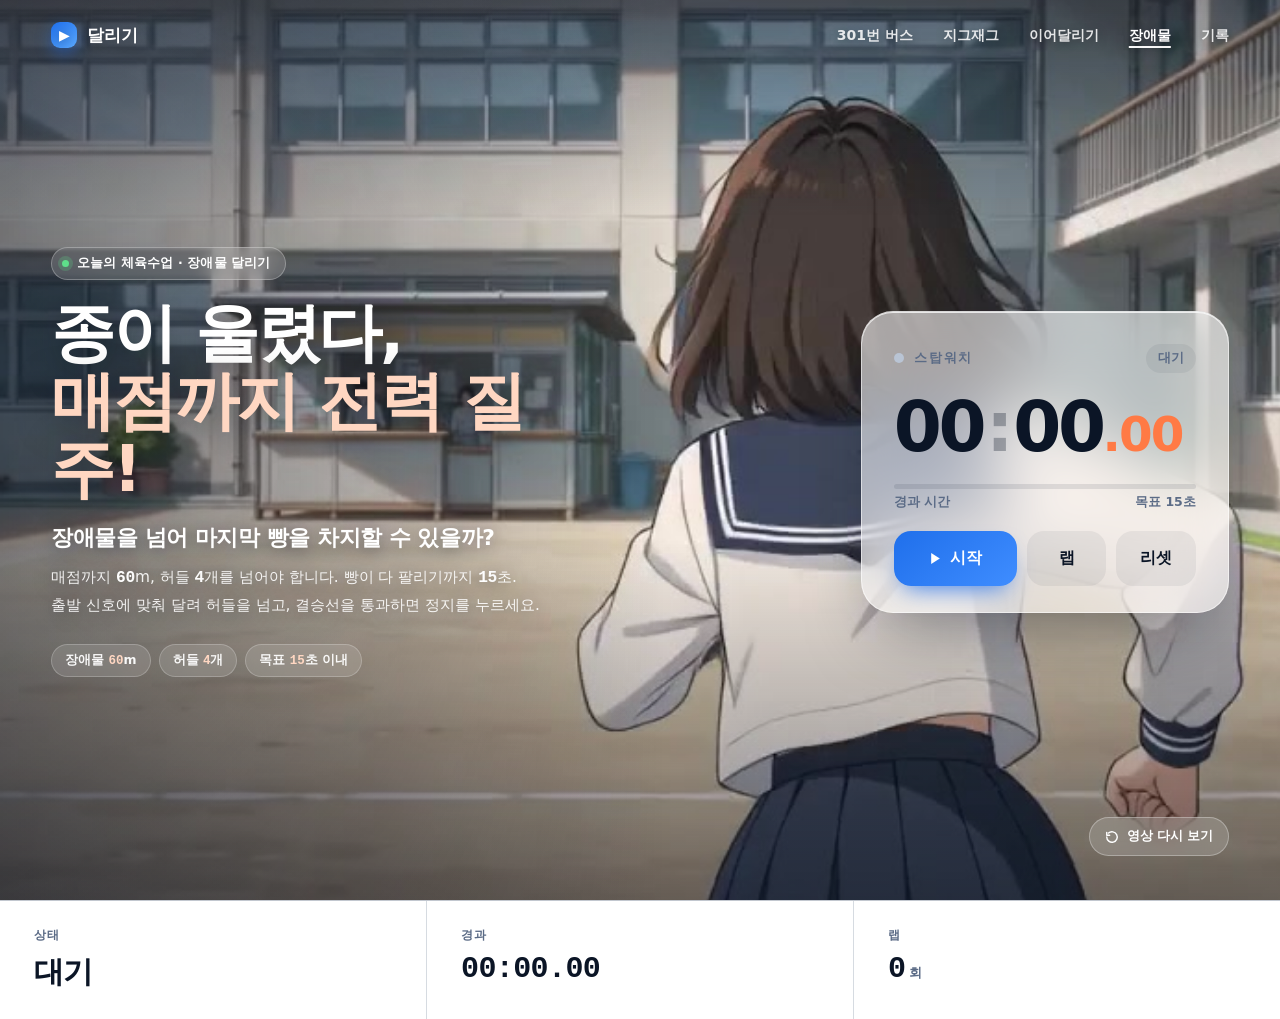
==== bread.html @ 1a86910c "Add a fourth course: obstacle run to the school store (장애물 달리기) - bread.html: same flow as the other" ====
<!DOCTYPE html>
<html lang="ko">
<head>
<meta charset="utf-8">
<meta name="viewport" content="width=device-width, initial-scale=1">
<title>장애물 달리기 · 러닝 타이머</title>
<style>
  :root{
    --ink:#0b1526;
    --ink-soft:#5b6b86;
    --line:rgba(11,21,38,.10);
    --card:rgba(255,255,255,.58);
    --accent:#1f6feb;
    --accent-2:#ff7a45;
    --ok:#12a150;
    --shadow:0 24px 60px -20px rgba(11,21,38,.45);
    --font:"Pretendard","Apple SD Gothic Neo","Malgun Gothic",system-ui,-apple-system,"Segoe UI",sans-serif;
    --mono:"SF Mono","JetBrains Mono","Roboto Mono",ui-monospace,Menlo,Consolas,monospace;
  }

  *{box-sizing:border-box}
  html,body{margin:0;padding:0}
  body{
    font-family:var(--font);
    color:var(--ink);
    background:#eef2f7;
    -webkit-font-smoothing:antialiased;
  }

  /* ---------- NAV ---------- */
  .nav{
    position:absolute; inset:0 0 auto 0; z-index:6;
    display:flex; align-items:center; justify-content:space-between;
    padding:22px clamp(18px,4vw,54px);
    color:#fff; mix-blend-mode:normal;
    opacity:0; transform:translateY(-12px); pointer-events:none;
  }
  body.is-revealed .nav{
    opacity:1; transform:none; pointer-events:auto;
    transition:opacity 1.4s cubic-bezier(.22,1,.36,1) .6s, transform 1.4s cubic-bezier(.22,1,.36,1) .6s;
  }
  .brand{
    display:flex; align-items:center; gap:10px;
    font-weight:800; letter-spacing:-.02em; font-size:17px;
    text-shadow:0 2px 12px rgba(0,0,0,.35);
  }
  .brand i{
    width:26px; height:26px; border-radius:9px; display:grid; place-items:center;
    background:linear-gradient(140deg,var(--accent),#5aa9ff);
    box-shadow:0 6px 16px rgba(31,111,235,.45);
    font-style:normal; font-size:14px;
  }
  .nav ul{display:flex; gap:clamp(14px,2.4vw,30px); margin:0; padding:0; list-style:none}
  .nav a{
    color:rgba(255,255,255,.86); text-decoration:none; font-size:14px; font-weight:600;
    text-shadow:0 2px 10px rgba(0,0,0,.35);
  }
  .nav a:hover,.nav a[aria-current]{color:#fff}
  .nav a[aria-current]{text-decoration:underline; text-underline-offset:6px; text-decoration-thickness:2px}

  /* ---------- HERO ---------- */
  .hero{
    position:relative;
    min-height:100vh;
    min-height:100svh;
    display:flex; align-items:center;
    overflow:hidden;
    isolation:isolate;
    background:#0b1526;
  }

  /* layer 1: still image (revealed after the video ends)
     desktop: the clip's last frame (seamless hand-off); stacked layout: a wide frame
     so the face doesn't sit behind the copy and the timer */
  .hero__still{
    position:absolute; inset:0; z-index:0;
    background-image:url("bread.jpg");
    background-size:cover; background-position:60% 50%;
    transform:scale(1.02);
    transition:opacity 1.8s cubic-bezier(.37,0,.18,1);
  }
  .hero.is-playing .hero__still{opacity:0}   /* don't spoil the ending while the clip plays */
  /* layer 2: the one-and-only video */
  .hero__video{
    position:absolute; inset:0; z-index:1;
    width:100%; height:100%; object-fit:cover; object-position:60% 50%;
    opacity:0;
    will-change:opacity,transform;
  }
  .hero__video--main{transition:opacity 1.8s cubic-bezier(.37,0,.18,1), transform 9s linear}
  .hero.is-playing  .hero__video--main{opacity:1; transform:scale(1.045)}
  .hero.is-revealed .hero__video--main{opacity:0; transform:scale(1.01)}

  .hero__video--fail,.hero__video--ok{z-index:1; transform:scale(1.03); transition:opacity 1.1s cubic-bezier(.37,0,.18,1)}
  body.is-failed .hero__video--fail,
  body.is-success .hero__video--ok{opacity:1; transform:scale(1)}

  /* legibility scrims */
  .hero__scrim{
    position:absolute; inset:0; z-index:2; pointer-events:none;
    background:
      linear-gradient(90deg, rgba(6,14,28,.50) 0%, rgba(6,14,28,.24) 30%, rgba(6,14,28,0) 52%),
      linear-gradient(0deg, rgba(6,14,28,.48) 0%, rgba(6,14,28,0) 40%),
      linear-gradient(180deg, rgba(6,14,28,.40) 0%, rgba(6,14,28,0) 24%);
    opacity:0; transition:opacity 2s cubic-bezier(.37,0,.18,1) .1s;
  }
  body.is-revealed .hero__scrim{opacity:1}

  /* ---------- COPY ---------- */
  .hero__inner{
    position:relative; z-index:4;
    width:100%;
    padding:120px clamp(18px,4vw,54px) 96px;
    display:grid;
    grid-template-columns:minmax(0,1fr) auto;
    align-items:center;
    gap:clamp(24px,4vw,60px);
  }
  .copy{max-width:none}
  .eyebrow{
    display:inline-flex; align-items:center; gap:8px;
    padding:7px 14px 7px 10px; border-radius:999px;
    background:rgba(255,255,255,.14); border:1px solid rgba(255,255,255,.28);
    backdrop-filter:blur(10px); -webkit-backdrop-filter:blur(10px);
    color:#fff; font-size:12.5px; font-weight:700; letter-spacing:.01em;
  }
  .eyebrow s{width:7px; height:7px; border-radius:50%; background:#5ee08a; box-shadow:0 0 0 4px rgba(94,224,138,.22)}
  h1{
    margin:20px 0 0; color:#fff;
    font-size:clamp(36px,5vw,64px); line-height:1.06; letter-spacing:-.035em; font-weight:800;
    text-shadow:0 6px 34px rgba(4,10,20,.5);
  }
  h1 em{font-style:normal; color:#ffd7c2}
  .ask{
    margin:20px 0 0; color:#fff;
    font-size:clamp(17px,1.7vw,23px); font-weight:700; letter-spacing:-.02em;
    text-shadow:0 2px 18px rgba(4,10,20,.55);
  }
  .lede{
    margin:12px 0 0; color:rgba(255,255,255,.9);
    font-size:clamp(14.5px,1.2vw,17px); line-height:1.7; font-weight:500;
    text-shadow:0 2px 18px rgba(4,10,20,.5);
    max-width:36em;
  }
  .lede b{color:#fff; font-weight:800; font-family:var(--mono); font-size:1.06em; letter-spacing:-.02em}
  .chips{display:flex; flex-wrap:wrap; gap:8px; margin-top:26px}
  .chips span{
    padding:7px 13px; border-radius:999px; font-size:12.5px; font-weight:700;
    background:rgba(255,255,255,.13); border:1px solid rgba(255,255,255,.22);
    color:rgba(255,255,255,.94); backdrop-filter:blur(8px);
  }
  .chips b{color:#ffd7c2; font-family:var(--mono); font-weight:800}

  /* ---------- RESULT STATE (success / fail) ---------- */
  .stack{
    position:relative;
    display:grid;                       /* copy and result message share one cell */
    max-width:min(560px,46vw);
  }
  .copy,.result{grid-area:1 / 1}
  .result{
    opacity:0; transform:translateY(20px) scale(.98); filter:blur(10px);
    pointer-events:none;
  }
  body.is-failed .result--fail,
  body.is-success .result--ok{
    opacity:1; transform:none; filter:none; pointer-events:auto;
    transition:opacity 1.2s cubic-bezier(.22,1,.36,1) .35s,
               transform 1.3s cubic-bezier(.16,1,.3,1) .35s,
               filter 1.2s cubic-bezier(.22,1,.36,1) .35s;
  }
  .result__tag{
    display:inline-block; padding:7px 15px; border-radius:999px;
    background:#dc2626; color:#fff;
    font-size:12.5px; font-weight:800; letter-spacing:.07em;
    box-shadow:0 10px 26px -10px rgba(220,38,38,.95);
  }
  .result__title{
    margin:18px 0 0; color:#fff;
    font-size:clamp(54px,7.6vw,100px); line-height:.94; letter-spacing:-.05em; font-weight:800;
    text-shadow:0 8px 40px rgba(4,10,20,.6);
  }
  .result__msg{
    margin:20px 0 0; color:#fff;
    font-size:clamp(17px,1.75vw,23px); font-weight:700; letter-spacing:-.02em; line-height:1.45;
    text-shadow:0 2px 20px rgba(4,10,20,.6);
  }
  .result__msg b{color:#ffb4a2; font-family:var(--mono); font-weight:800; font-size:1.08em}
  .result__sub{
    margin:12px 0 0; color:rgba(255,255,255,.86);
    font-size:clamp(14px,1.15vw,16.5px); line-height:1.7; font-weight:500;
    text-shadow:0 2px 18px rgba(4,10,20,.55); max-width:36em;
  }
  .result__btn{
    margin-top:28px; padding:17px 30px; border-radius:18px; font-size:16px;
    color:#fff; background:linear-gradient(140deg,#dc2626,#f97316);
    box-shadow:0 18px 34px -14px rgba(220,38,38,.95);
  }
  .result__btn:hover{filter:brightness(1.07)}
  .result--ok .result__tag{background:#16a34a; box-shadow:0 10px 26px -10px rgba(22,163,74,.95)}
  .result--ok .result__msg b{color:#bbf7d0}
  .result--ok .result__btn{background:linear-gradient(140deg,#16a34a,#22c55e); box-shadow:0 18px 34px -14px rgba(22,163,74,.95)}
  body.is-failed .copy, body.is-success .copy{opacity:0; transform:translateY(-16px); filter:blur(6px)}
  body.is-failed .hero__scrim{
    background:
      linear-gradient(90deg, rgba(32,6,10,.62) 0%, rgba(32,6,10,.30) 32%, rgba(32,6,10,0) 54%),
      linear-gradient(0deg, rgba(32,6,10,.5) 0%, rgba(32,6,10,0) 40%),
      linear-gradient(180deg, rgba(32,6,10,.44) 0%, rgba(32,6,10,0) 24%);
  }
  .stopwatch.is-failed .sw-dot{background:#dc2626}
  .stopwatch.is-failed .sw-state{background:rgba(220,38,38,.13); color:#b91c1c}
  .stopwatch.is-failed::before{opacity:1; animation:none; filter:blur(22px); background:linear-gradient(140deg,rgba(220,38,38,.32),rgba(249,115,22,.26))}
  .stopwatch.is-failed .btn-main{background:linear-gradient(140deg,#dc2626,#f87171); box-shadow:0 12px 24px -10px rgba(220,38,38,.85)}
  .stopwatch.is-failed .digits .cs{color:#dc2626}
  .stopwatch.is-success .sw-dot{background:var(--ok)}
  .stopwatch.is-success .sw-state{background:rgba(18,161,80,.14); color:#0b7a3d}
  .stopwatch.is-success::before{opacity:1; animation:none; filter:blur(22px); background:linear-gradient(140deg,rgba(18,161,80,.32),rgba(74,222,128,.26))}
  .stopwatch.is-success .btn-main{background:linear-gradient(140deg,#16a34a,#22c55e); box-shadow:0 12px 24px -10px rgba(22,163,74,.85)}
  .stopwatch.is-success .digits .cs{color:var(--ok)}
  .stopwatch.is-success .track i{background:linear-gradient(90deg,#12a150,#4ade80)}
  .track.over i{background:linear-gradient(90deg,#dc2626,#f97316)}
  .copy,.chips{opacity:0; transform:translateY(16px); filter:blur(8px); pointer-events:none}
  body.is-revealed .copy,
  body.is-revealed .chips{
    opacity:1; transform:none; filter:none; pointer-events:auto;
    transition:opacity 1.5s cubic-bezier(.22,1,.36,1) .5s,
               transform 1.5s cubic-bezier(.22,1,.36,1) .5s,
               filter 1.5s cubic-bezier(.22,1,.36,1) .5s;
  }
  body.is-revealed .chips{transition-delay:.72s}
  body.is-failed .copy, body.is-success .copy{opacity:0; transform:translateY(-16px); filter:blur(6px); pointer-events:none; transition:opacity 1s ease, transform 1s cubic-bezier(.22,1,.36,1), filter 1s ease}
  body.is-failed .chips, body.is-success .chips{pointer-events:none}   /* hidden copy must not cover the retry button */

  /* ---------- TIMER SLOT: right / vertical center ---------- */
  .slot{
    justify-self:end; align-self:center;
    width:min(368px,92vw);
  }
  .stopwatch{
    position:relative;
    padding:32px 32px 26px;
    border-radius:32px;
    background:var(--card);
    border:1px solid rgba(255,255,255,.55);
    box-shadow:0 32px 70px -22px rgba(11,21,38,.5), inset 0 1px 0 rgba(255,255,255,.75);
    backdrop-filter:blur(30px) saturate(1.7);
    -webkit-backdrop-filter:blur(30px) saturate(1.7);
    opacity:0; transform:translateY(20px) scale(.96); filter:blur(12px);
    pointer-events:none;
  }
  body.is-revealed .stopwatch{
    opacity:1; transform:none; filter:none; pointer-events:auto;
    transition:opacity 1.5s cubic-bezier(.22,1,.36,1) .25s,
               transform 1.6s cubic-bezier(.16,1,.3,1) .25s,
               filter 1.5s cubic-bezier(.22,1,.36,1) .25s;
  }
  /* running glow ring */
  .stopwatch::before{
    content:""; position:absolute; inset:-2px; border-radius:34px; z-index:-1;
    background:linear-gradient(140deg,rgba(31,111,235,.5),rgba(255,122,69,.42));
    opacity:0; transition:opacity .6s ease; filter:blur(16px);
  }
  .stopwatch.is-running::before{opacity:1; animation:breathe 2.6s ease-in-out infinite}
  @keyframes breathe{0%,100%{opacity:.55}50%{opacity:1}}

  .sw-head{display:flex; align-items:center; justify-content:space-between; margin-bottom:20px}
  .sw-label{display:flex; align-items:center; gap:10px; font-size:12.5px; font-weight:800; letter-spacing:.15em; color:var(--ink-soft); text-transform:uppercase}
  .sw-dot{width:10px; height:10px; border-radius:50%; background:#b9c4d4; transition:background .3s}
  .is-running .sw-dot{background:var(--ok); box-shadow:0 0 0 0 rgba(18,161,80,.5); animation:pulse 1.6s infinite}
  @keyframes pulse{70%{box-shadow:0 0 0 9px rgba(18,161,80,0)}100%{box-shadow:0 0 0 0 rgba(18,161,80,0)}}
  .sw-state{
    font-size:12.5px; font-weight:800; padding:6px 12px; border-radius:999px;
    background:rgba(11,21,38,.06); color:var(--ink-soft);
  }
  .is-running .sw-state{background:rgba(18,161,80,.14); color:#0b7a3d}

  .digits{
    display:flex; align-items:baseline;
    font-family:var(--font);
    font-weight:800;
    font-size:clamp(52px,5.4vw,70px); line-height:1; letter-spacing:-.05em;
    color:var(--ink);
    font-variant-numeric:tabular-nums; font-feature-settings:"tnum" 1;
  }
  .digits .sep{opacity:.3; padding:0 3px; font-weight:600}
  .digits .cs{color:var(--accent-2); font-weight:800; font-size:.7em; letter-spacing:-.04em}

  .track{height:5px; border-radius:99px; background:rgba(11,21,38,.10); margin:22px 0 5px; overflow:hidden}
  .track i{display:block; height:100%; width:0%; border-radius:99px; background:linear-gradient(90deg,var(--accent),var(--accent-2)); transition:width .12s linear}
  .hint{font-size:12.5px; font-weight:600; color:var(--ink-soft); margin:0 0 20px; display:flex; justify-content:space-between; gap:10px}

  .sw-btns{display:grid; grid-template-columns:1.55fr 1fr 1fr; gap:10px}
  button{
    font-family:inherit; font-size:15.5px; font-weight:800; letter-spacing:-.01em;
    border:0; border-radius:17px; padding:17px 10px; cursor:pointer;
    display:inline-flex; align-items:center; justify-content:center; gap:8px;
    transition:transform .12s ease, box-shadow .2s ease, background .2s ease, color .2s ease;
    -webkit-tap-highlight-color:transparent;
  }
  button:active{transform:translateY(1px) scale(.985)}
  button:focus-visible{outline:3px solid rgba(31,111,235,.45); outline-offset:2px}
  .btn-main{color:#fff; background:linear-gradient(140deg,#1f6feb,#3f8dff); box-shadow:0 12px 24px -10px rgba(31,111,235,.85)}
  .stopwatch.is-running .btn-main{background:linear-gradient(140deg,#e8590c,#ff8a3d); box-shadow:0 12px 24px -10px rgba(232,89,12,.8)}
  .btn-ghost{color:var(--ink); background:rgba(11,21,38,.06)}
  .btn-ghost:hover{background:rgba(11,21,38,.1)}

  .laps{margin:18px 0 0; padding:0; list-style:none; max-height:112px; overflow:auto; display:grid; gap:7px}
  .laps li{
    display:flex; justify-content:space-between; align-items:center; gap:10px;
    font-family:var(--mono); font-size:13.5px; font-weight:600; color:var(--ink);
    background:rgba(11,21,38,.05); border-radius:12px; padding:9px 13px;
  }
  .laps li span{color:var(--ink-soft); font-size:11.5px; font-family:var(--font); font-weight:700}
  .laps:empty{display:none}

  /* replay the hero clip */
  .replay{
    position:absolute; z-index:5; right:clamp(18px,4vw,54px); bottom:clamp(18px,4vw,44px);
    display:inline-flex; align-items:center; gap:8px;
    padding:10px 15px; border-radius:999px; cursor:pointer;
    background:rgba(255,255,255,.16); border:1px solid rgba(255,255,255,.3);
    color:#fff; font-family:inherit; font-size:12.5px; font-weight:700;
    backdrop-filter:blur(12px); -webkit-backdrop-filter:blur(12px);
    opacity:0; transform:translateY(10px); pointer-events:none;
    transition:opacity .6s ease, transform .6s ease, background .2s ease;
  }
  .replay:hover{background:rgba(255,255,255,.26)}
  body.is-revealed .replay{opacity:1; transform:none; pointer-events:auto; transition-delay:.9s}
  .replay svg{width:14px; height:14px}

  /* ---------- NEXT SECTION ---------- */
  .stats{
    position:relative; z-index:2;
    display:grid; grid-template-columns:repeat(3,1fr); gap:1px;
    background:var(--line);
    border-top:1px solid var(--line);
    opacity:0; transform:translateY(16px); pointer-events:none;
  }
  body.is-revealed .stats{
    opacity:1; transform:none; pointer-events:auto;
    transition:opacity 1.3s cubic-bezier(.22,1,.36,1) .85s, transform 1.3s cubic-bezier(.22,1,.36,1) .85s;
  }
  .stat{background:#fff; padding:26px clamp(16px,3vw,34px)}
  .stat b{display:block; font-size:12px; font-weight:800; letter-spacing:.12em; color:var(--ink-soft); text-transform:uppercase}
  .stat strong{display:block; margin-top:8px; font-family:var(--mono); font-size:clamp(20px,2.4vw,30px); font-weight:700; letter-spacing:-.02em}
  .stat em{font-style:normal; font-size:13px; font-weight:700; color:var(--ink-soft); margin-left:4px}

  /* ---------- RESPONSIVE ---------- */
  @media (max-width:1000px){
    .hero__still{background-image:url("bread-mobile.jpg"); background-position:52% 50%}   /* keep the hurdler in frame */
    .hero__inner{grid-template-columns:1fr; align-content:center; gap:34px}
    .stack{max-width:none}
    .slot{justify-self:center; width:min(420px,100%)}
  }
  @media (max-width:640px){
    .nav{gap:12px}
    .brand{font-size:0; gap:0}  /* icon only: room for the four course links */
    .nav ul{gap:12px; min-width:0; overflow-x:auto; scrollbar-width:none; padding:4px 0 10px; margin-bottom:-14px}  /* room for the current-page underline */
    .nav a{font-size:13px; white-space:nowrap}
    .nav__stats{display:none}
    .hero{min-height:auto; padding:0}
    .hero__inner{padding:104px 18px 86px}
    .slot{justify-self:stretch; width:100%}
    .stats{grid-template-columns:1fr}
  }
  @media (prefers-reduced-motion:reduce){
    *{animation:none !important; transition-duration:.01ms !important}
  }
</style>
<noscript><style>
  .nav,.copy,.chips,.stats,.stopwatch,.hero__scrim{
    opacity:1 !important; transform:none !important; filter:none !important; pointer-events:auto !important;
  }
</style></noscript>
</head>
<body>

<header class="hero" id="hero">
  <nav class="nav">
    <div class="brand"><i>▶</i>달리기</div>
    <ul>
      <li><a href="index.html">301번 버스</a></li>
      <li><a href="zigzag.html">지그재그</a></li>
      <li><a href="relay.html">이어달리기</a></li>
      <li><a href="bread.html" aria-current="page">장애물</a></li>
      <li class="nav__stats"><a href="#stats">기록</a></li>
    </ul>
  </nav>

  <!-- layer 1: still hero image (becomes the timer's backdrop) -->
  <div class="hero__still" role="img" aria-label="학교 운동장에서 책상 허들을 뛰어넘어 매점으로 달려가는 학생"></div>
  <!-- layer 2: video, plays exactly once -->
  <video class="hero__video hero__video--main" id="clip"
         src="BREAD-RUN-INTRO.mp4"
         preload="auto" muted playsinline disablepictureinpicture></video>
  <!-- layer 3: result clips, shown when the run is stopped (within / past the target time) -->
  <video class="hero__video hero__video--ok" id="okClip"
         src="BREAD-RUN-A-GOT-IT.mp4"
         preload="auto" muted playsinline disablepictureinpicture></video>
  <video class="hero__video hero__video--fail" id="failClip"
         src="BREAD-RUN-B-SOLD-OUT.mp4"
         preload="auto" muted playsinline disablepictureinpicture></video>
  <div class="hero__scrim"></div>

  <div class="hero__inner">
    <div class="stack">
      <div class="copy">
        <span class="eyebrow"><s></s>오늘의 체육수업 · 장애물 달리기</span>
        <h1>종이 울렸다,<br><em>매점까지 전력 질주!</em></h1>
        <p class="ask">장애물을 넘어 마지막 빵을 차지할 수 있을까?</p>
        <p class="lede">매점까지 <b data-d>60</b>m, 허들 <b>4</b>개를 넘어야 합니다. 빵이 다 팔리기까지 <b data-t>15</b>초.<br>출발 신호에 맞춰 달려 허들을 넘고, 결승선을 통과하면 정지를 누르세요.</p>
        <div class="chips">
          <span>장애물 <b data-d>60</b>m</span>
          <span>허들 <b>4</b>개</span>
          <span>목표 <b data-t>15</b>초 이내</span>
        </div>
      </div>

      <!-- replace the copy once the run is stopped -->
      <div class="result result--ok" id="success">
        <span class="result__tag">빵 획득</span>
        <h1 class="result__title">성공</h1>
        <p class="result__msg">목표보다 <b id="under">0.00</b>초 빨리 매점에 도착했습니다.</p>
        <p class="result__sub">줄 맨 앞에서 갓 나온 빵을 손에 넣었어요! 같은 코스로 기록 단축에 다시 도전해 보세요.</p>
        <button class="result__btn" id="retryOk" type="button">다시 도전</button>
      </div>

      <div class="result result--fail" id="fail">
        <span class="result__tag">빵 품절</span>
        <h1 class="result__title">실패</h1>
        <p class="result__msg">목표 <b data-t>15</b>초를 <b id="over">0.00</b>초 넘겨 도착했습니다.</p>
        <p class="result__sub">마지막 빵이 눈앞에서 팔렸어요. 허들 앞에서 속도를 줄이지 말고 같은 리듬으로 넘어 보세요. 같은 코스로 바로 다시 도전할 수 있습니다.</p>
        <button class="result__btn" id="retry" type="button">다시 도전</button>
      </div>
    </div>

    <!-- right / vertical center -->
    <div class="slot">
      <div class="stopwatch" id="sw" role="group" aria-label="러닝 타이머">
        <div class="sw-head">
          <div class="sw-label"><span class="sw-dot"></span>스탑워치</div>
          <div class="sw-state" id="state">대기</div>
        </div>

        <div class="digits" id="digits" role="timer" aria-live="off">
          <span id="mm">00</span><span class="sep">:</span><span id="ss">00</span><span class="cs" id="cs">.00</span>
        </div>

        <div class="track"><i id="bar"></i></div>
        <p class="hint"><span>경과 시간</span><span id="total">0.00 초</span></p>

        <div class="sw-btns">
          <button class="btn-main" id="toggle" type="button">
            <svg id="icoPlay" width="13" height="13" viewBox="0 0 12 12" fill="currentColor" aria-hidden="true"><path d="M2 1l8 5-8 5z"/></svg>
            <span id="toggleText">시작</span>
          </button>
          <button class="btn-ghost" id="lap" type="button">랩</button>
          <button class="btn-ghost" id="reset" type="button">리셋</button>
        </div>

        <ul class="laps" id="laps"></ul>
      </div>
    </div>
  </div>

  <button class="replay" id="replay" type="button" aria-label="인트로 영상 다시 재생">
    <svg viewBox="0 0 24 24" fill="none" stroke="currentColor" stroke-width="2.4" stroke-linecap="round" stroke-linejoin="round" aria-hidden="true"><path d="M3 12a9 9 0 1 0 3-6.7"/><path d="M3 4v5h5"/></svg>
    영상 다시 보기
  </button>
</header>

<section class="stats" id="stats">
  <div class="stat"><b>상태</b><strong id="sState">대기</strong></div>
  <div class="stat"><b>경과</b><strong id="sTime">00:00.00</strong></div>
  <div class="stat"><b>랩</b><strong id="sLaps">0<em>회</em></strong></div>
</section>

<script>
(() => {
  const hero   = document.getElementById('hero');
  const clip   = document.getElementById('clip');
  const sw     = document.getElementById('sw');
  const mmEl   = document.getElementById('mm');
  const ssEl   = document.getElementById('ss');
  const csEl   = document.getElementById('cs');
  const bar    = document.getElementById('bar');
  const total  = document.getElementById('total');
  const stateEl= document.getElementById('state');
  const toggle = document.getElementById('toggle');
  const toggleText = document.getElementById('toggleText');
  const icoPlay = document.getElementById('icoPlay');
  const lapBtn = document.getElementById('lap');
  const resetBtn = document.getElementById('reset');
  const lapsEl = document.getElementById('laps');
  const replay = document.getElementById('replay');
  const sState = document.getElementById('sState');
  const sTime  = document.getElementById('sTime');
  const sLaps  = document.getElementById('sLaps');
  const failClip = document.getElementById('failClip');
  const okClip = document.getElementById('okClip');
  const underEl = document.getElementById('under');
  const overEl = document.getElementById('over');
  const track  = document.querySelector('.track');
  const retry  = document.getElementById('retry');
  const retryOk = document.getElementById('retryOk');

  /* ================= VIDEO : play once, then reveal ================= */
  const ICON_PLAY  = '<path d="M2 1l8 5-8 5z"/>';
  const ICON_PAUSE = '<path d="M2 1h3v10H2zM7 1h3v10H7z"/>';
  let revealed = false, safety = 0;

  // safety net: never let the timer stay hidden if the clip stalls or never loads
  function armSafety(ms){ clearTimeout(safety); safety = setTimeout(reveal, ms); }

  function reveal(){
    if (revealed) return;
    revealed = true;
    clearTimeout(safety);
    hero.classList.remove('is-playing');
    hero.classList.add('is-revealed');
    document.body.classList.add('is-revealed');   // every word appears with the timer
  }

  function startClip(){
    revealed = false;
    resetAll();                                // the intro starts a fresh attempt
    document.body.classList.remove('is-revealed');
    hero.classList.remove('is-revealed');
    hero.classList.add('is-playing');
    clip.currentTime = 0;
    armSafety(8000);                           // clip must start within 8s
    const p = clip.play();
    if (p && p.catch) p.catch(() => setTimeout(reveal, 900));
  }

  clip.addEventListener('ended', reveal);
  clip.addEventListener('error', reveal);
  clip.addEventListener('playing', () => {    // once rolling, allow the rest of the clip + slack
    if (!revealed) armSafety(((clip.duration || 10) - clip.currentTime) * 1000 + 3000);
  });

  // plays on every page load (incl. back/forward cache restores)
  function begin(){
    if (reduced()) { revealed = false; reveal(); return; }   // motion-sensitive: skip the clip
    startClip();
  }

  function reduced(){ return matchMedia('(prefers-reduced-motion: reduce)').matches; }

  clip.muted = true;            // autoplay-safe
  replay.addEventListener('click', startClip);

  /* ================= STOPWATCH ================= */
  const TARGET_MS = (parseFloat(document.querySelector('[data-t]').textContent) || 30) * 1000;
  let running = false, result = '', base = 0, mark = 0, raf = 0, laps = [];

  const pad = (n, w = 2) => String(n).padStart(w, '0');
  const fmt = ms => {
    const t   = Math.max(0, ms);
    const m   = Math.floor(t / 60000);
    const s   = Math.floor(t / 1000) % 60;
    const cs  = Math.floor(t / 10) % 100;
    return { m: pad(m), s: pad(s), cs: pad(cs), full: `${pad(m)}:${pad(s)}.${pad(cs)}` };
  };

  const elapsed = () => base + (running ? performance.now() - mark : 0);

  function paint(){
    const ms = elapsed();
    const t  = fmt(ms);
    mmEl.textContent = t.m;
    ssEl.textContent = t.s;
    csEl.textContent = '.' + t.cs;
    sTime.textContent = t.full;

    const left = TARGET_MS - ms;
    total.textContent = left < 0
      ? '+' + (-left / 1000).toFixed(2) + ' 초 초과'
      : result === 'ok' ? (left / 1000).toFixed(2) + '초 일찍 도착'
      : (ms === 0 ? '목표 ' + (TARGET_MS / 1000) + '초' : (left / 1000).toFixed(2) + '초 남음');

    bar.style.width = Math.min(100, (ms / TARGET_MS) * 100) + '%';
    track.classList.toggle('over', left < 0);

    if (running) raf = requestAnimationFrame(paint);
  }

  // "정지" pressed: judge the run only now — within the target is a success, past it a fail
  function finish(){
    stop();
    showResult(base > TARGET_MS ? 'fail' : 'ok');
  }

  function showResult(kind){
    result = kind;
    paint();
    sync();
    overEl.textContent  = ((base - TARGET_MS) / 1000).toFixed(2);
    underEl.textContent = ((TARGET_MS - base) / 1000).toFixed(2);
    document.body.classList.add(kind === 'ok' ? 'is-success' : 'is-failed');
    const v = kind === 'ok' ? okClip : failClip;   // a course may have no result clip
    if (!v) return;
    v.currentTime = 0;
    const p = v.play();
    if (p && p.catch) p.catch(() => {});
  }

  function clearResult(){
    if (!result) return;
    result = '';
    if (okClip) okClip.pause();
    if (failClip) failClip.pause();
    document.body.classList.remove('is-success', 'is-failed');
  }

  function sync(){
    sw.classList.toggle('is-running', running);
    sw.classList.toggle('is-failed', result === 'fail');
    sw.classList.toggle('is-success', result === 'ok');
    toggleText.textContent = result ? '다시 도전' : (running ? '정지' : '시작');
    icoPlay.innerHTML = running ? ICON_PAUSE : ICON_PLAY;
    stateEl.textContent = result === 'fail' ? '실패' : result === 'ok' ? '성공' : (running ? '러닝 중' : '대기');
    sState.textContent = stateEl.textContent;
    sState.style.color = result === 'fail' ? '#dc2626' : result === 'ok' ? '#12a150' : '';
  }

  function start(){
    if (running) return;
    clearResult();
    mark = performance.now();
    running = true;
    cancelAnimationFrame(raf);
    raf = requestAnimationFrame(paint);
    sync();
  }

  function stop(){
    if (!running) return;
    base = elapsed();
    running = false;
    cancelAnimationFrame(raf);
    paint();
    sync();
  }

  toggle.addEventListener('click', () => {
    if (result) { resetAll(); return; }        // "다시 도전"
    running ? finish() : start();
  });

  // "다시 도전": back to a ready (00:00.00) timer; the run starts on "시작"
  retry.addEventListener('click', resetAll);
  retryOk.addEventListener('click', resetAll);

  function resetAll(){
    clearResult();
    running = false;
    cancelAnimationFrame(raf);
    base = 0; laps = [];
    lapsEl.innerHTML = '';
    sLaps.innerHTML = '0<em>회</em>';
    paint();
    sync();
  }

  lapBtn.addEventListener('click', () => {
    const now = elapsed();
    if (now < 100 || result) return;            // ignore accidental early taps
    const prev = laps.length ? laps[laps.length - 1].total : 0;
    laps.push({ split: now - prev, total: now });
    lapsEl.innerHTML = '';
    laps.slice().reverse().forEach((l, i) => {
      const n = laps.length - i;
      const li = document.createElement('li');
      li.innerHTML = `<span>랩 ${n} · ${(l.split / 1000).toFixed(2)}초</span>${fmt(l.total).full}`;
      lapsEl.prepend(li);
    });
    while (lapsEl.children.length > 5) lapsEl.lastElementChild.remove();
    sLaps.innerHTML = laps.length + '<em>회</em>';
  });

  resetBtn.addEventListener('click', resetAll);

  // Space toggles when the stopwatch has focus
  sw.addEventListener('keydown', e => {
    if (e.code === 'Space' && e.target === sw) { e.preventDefault(); if (result) resetAll(); else running ? finish() : start(); }
  });

  paint();
  sync();

  begin();                      // after the stopwatch state exists (startClip reads it)
  addEventListener('pageshow', e => { if (e.persisted) begin(); });
})();
</script>
</body>
</html>
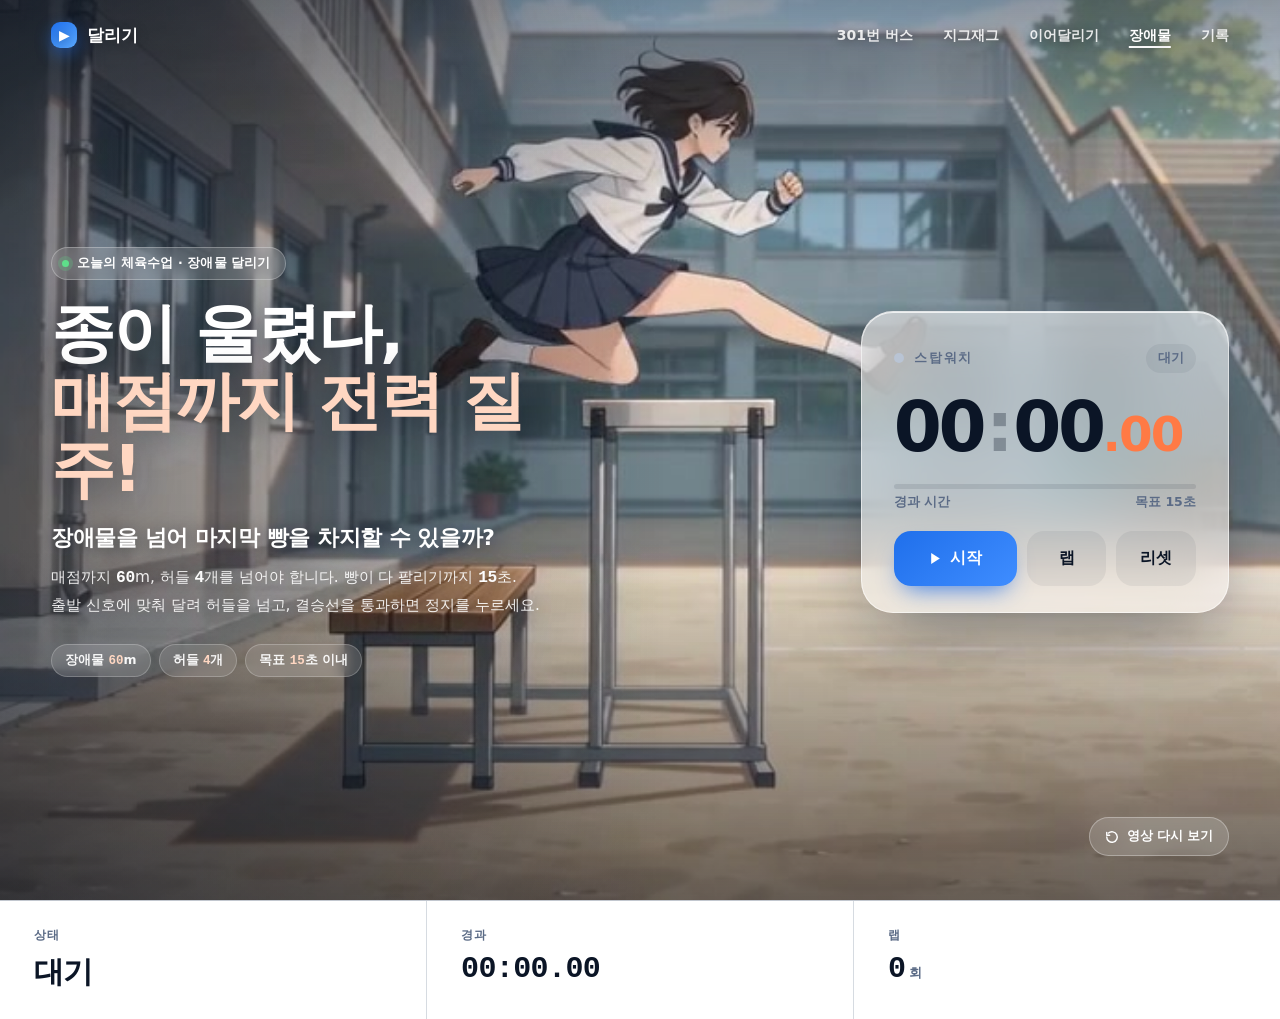
==== commit 0490a124: "Use the mid-hurdle frame as the bread course's desktop background too One image (bread-hurdle.jpg, t" ====
--- a/bread.html
+++ b/bread.html
@@ -70,11 +70,10 @@
   }
 
   /* layer 1: still image (revealed after the video ends)
-     desktop: the clip's last frame (seamless hand-off); stacked layout: a wide frame
-     so the face doesn't sit behind the copy and the timer */
+     this course uses the 10.2s mid-hurdle frame on every screen size */
   .hero__still{
     position:absolute; inset:0; z-index:0;
-    background-image:url("bread.jpg");
+    background-image:url("bread-hurdle.jpg");
     background-size:cover; background-position:60% 50%;
     transform:scale(1.02);
     transition:opacity 1.8s cubic-bezier(.37,0,.18,1);
@@ -347,7 +346,7 @@
 
   /* ---------- RESPONSIVE ---------- */
   @media (max-width:1000px){
-    .hero__still{background-image:url("bread-mobile.jpg"); background-position:52% 50%}   /* keep the hurdler in frame */
+    .hero__still{background-position:52% 50%}   /* keep the hurdler in frame */
     .hero__inner{grid-template-columns:1fr; align-content:center; gap:34px}
     .stack{max-width:none}
     .slot{justify-self:center; width:min(420px,100%)}
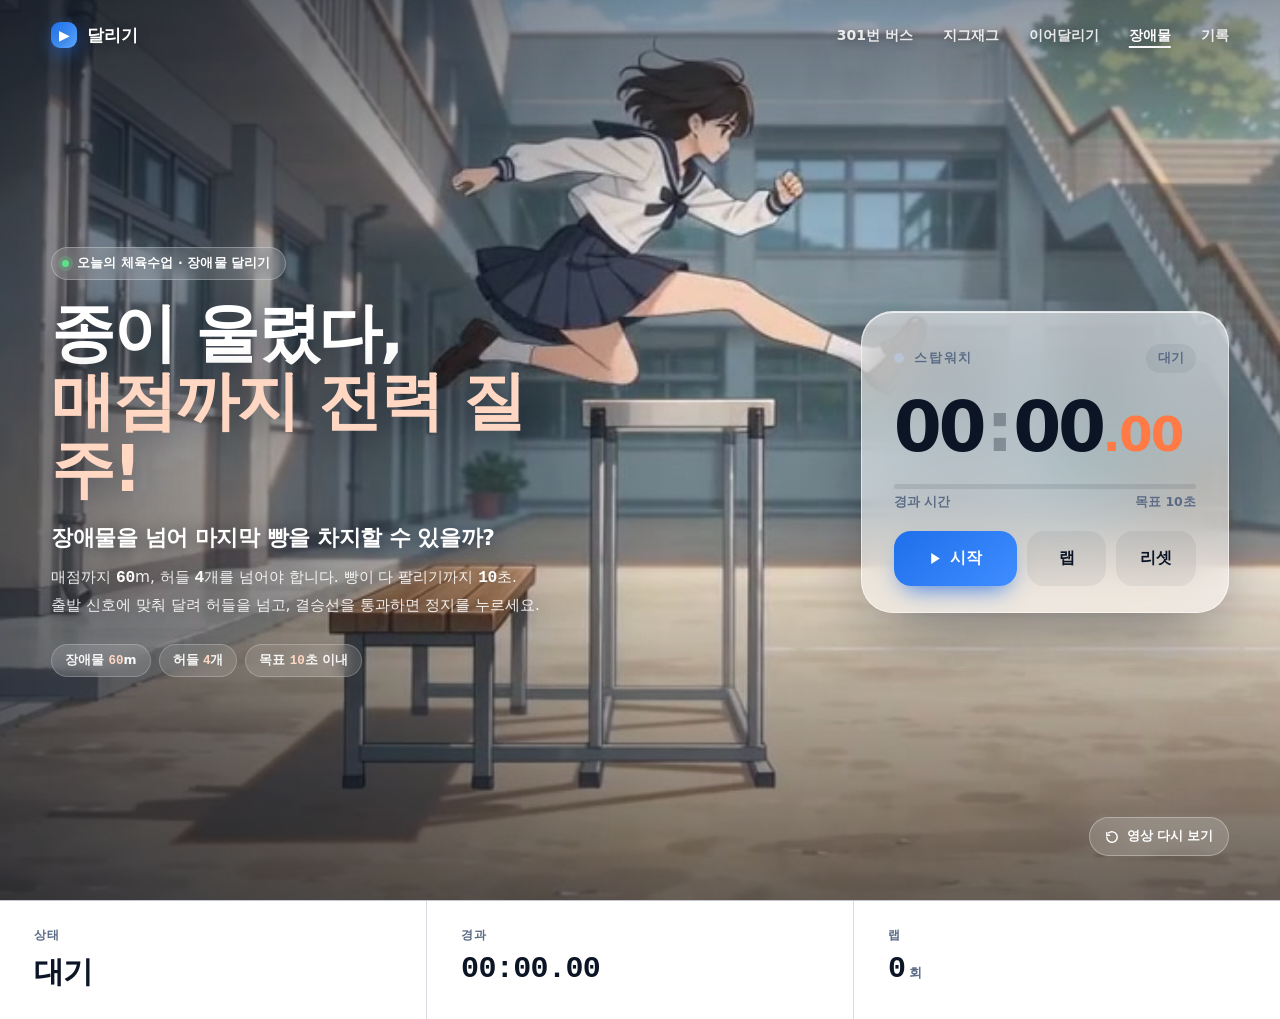
==== commit ff12bd99: "Set every course's target time to 10 seconds The bus, bread, relay and zigzag courses now all judge " ====
--- a/bread.html
+++ b/bread.html
@@ -407,11 +407,11 @@
         <span class="eyebrow"><s></s>오늘의 체육수업 · 장애물 달리기</span>
         <h1>종이 울렸다,<br><em>매점까지 전력 질주!</em></h1>
         <p class="ask">장애물을 넘어 마지막 빵을 차지할 수 있을까?</p>
-        <p class="lede">매점까지 <b data-d>60</b>m, 허들 <b>4</b>개를 넘어야 합니다. 빵이 다 팔리기까지 <b data-t>15</b>초.<br>출발 신호에 맞춰 달려 허들을 넘고, 결승선을 통과하면 정지를 누르세요.</p>
+        <p class="lede">매점까지 <b data-d>60</b>m, 허들 <b>4</b>개를 넘어야 합니다. 빵이 다 팔리기까지 <b data-t>10</b>초.<br>출발 신호에 맞춰 달려 허들을 넘고, 결승선을 통과하면 정지를 누르세요.</p>
         <div class="chips">
           <span>장애물 <b data-d>60</b>m</span>
           <span>허들 <b>4</b>개</span>
-          <span>목표 <b data-t>15</b>초 이내</span>
+          <span>목표 <b data-t>10</b>초 이내</span>
         </div>
       </div>
 
@@ -427,7 +427,7 @@
       <div class="result result--fail" id="fail">
         <span class="result__tag">빵 품절</span>
         <h1 class="result__title">실패</h1>
-        <p class="result__msg">목표 <b data-t>15</b>초를 <b id="over">0.00</b>초 넘겨 도착했습니다.</p>
+        <p class="result__msg">목표 <b data-t>10</b>초를 <b id="over">0.00</b>초 넘겨 도착했습니다.</p>
         <p class="result__sub">마지막 빵이 눈앞에서 팔렸어요. 허들 앞에서 속도를 줄이지 말고 같은 리듬으로 넘어 보세요. 같은 코스로 바로 다시 도전할 수 있습니다.</p>
         <button class="result__btn" id="retry" type="button">다시 도전</button>
       </div>
@@ -680,10 +680,22 @@
 
   resetBtn.addEventListener('click', resetAll);
 
-  // Space toggles when the stopwatch has focus
-  sw.addEventListener('keydown', e => {
-    if (e.code === 'Space' && e.target === sw) { e.preventDefault(); if (result) resetAll(); else running ? finish() : start(); }
-  });
+  // Space (e.g. a buzzer mapped to the spacebar) works anywhere on the page:
+  // 시작 → 정지 → 다시 도전, the same as pressing the main button
+  const isSpace = e => e.code === 'Space' || e.key === ' ' || e.key === 'Spacebar';
+  const typing  = el => el && (el.isContentEditable || /^(INPUT|TEXTAREA|SELECT)$/.test(el.tagName));
+
+  addEventListener('keydown', e => {
+    if (!isSpace(e) || typing(e.target) || e.ctrlKey || e.metaKey || e.altKey) return;
+    e.preventDefault();                       // no page scroll, no click on a focused button
+    if (e.repeat || !revealed) return;        // held key / intro still playing: ignore
+    if (result) resetAll(); else running ? finish() : start();
+  }, true);
+
+  // a focused button would otherwise "click" on Space release and toggle twice
+  addEventListener('keyup', e => {
+    if (isSpace(e) && !typing(e.target)) e.preventDefault();
+  }, true);
 
   paint();
   sync();
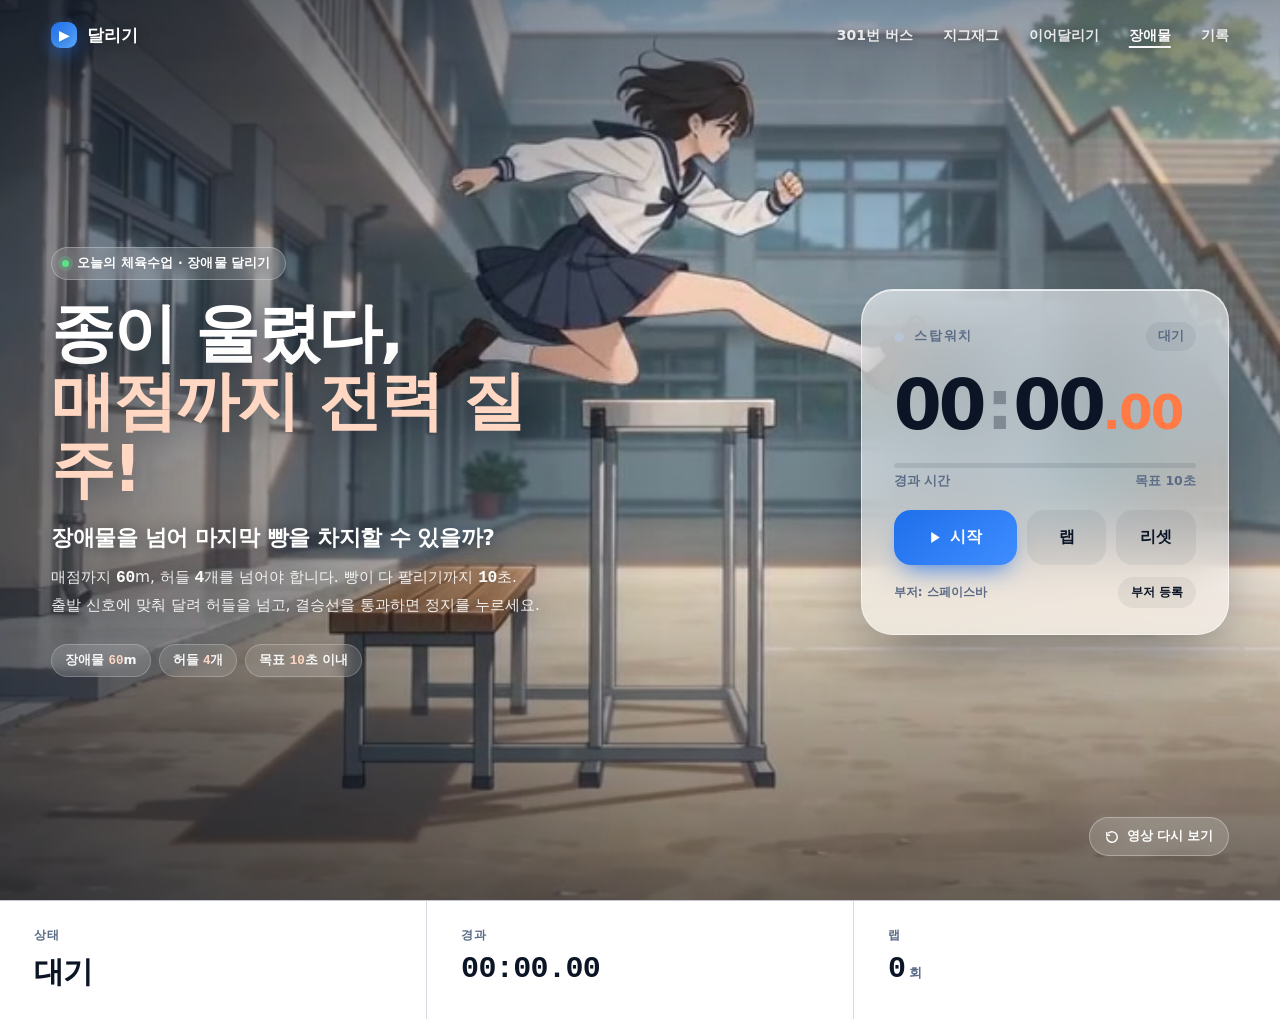
==== commit e8acb9e3: "Let the timer learn whatever key or button the USB buzzer sends A small "부저 등록" button under the sto" ====
--- a/bread.html
+++ b/bread.html
@@ -312,6 +312,13 @@
   .laps li span{color:var(--ink-soft); font-size:11.5px; font-family:var(--font); font-weight:700}
   .laps:empty{display:none}
 
+  /* buzzer: learn whichever key / gamepad button the USB buzzer sends */
+  .buzz{display:flex; align-items:center; justify-content:space-between; gap:10px; margin-top:12px; font-size:12px; font-weight:700; color:var(--ink-soft)}
+  .buzz button{font-size:12px; font-weight:800; padding:7px 13px; border-radius:999px; background:rgba(11,21,38,.06); color:var(--ink); flex:none}
+  .buzz button:hover{background:rgba(11,21,38,.1)}
+  .buzz.is-learning{color:var(--accent)}
+  .buzz.is-learning button{background:var(--accent); color:#fff}
+
   /* replay the hero clip */
   .replay{
     position:absolute; z-index:5; right:clamp(18px,4vw,54px); bottom:clamp(18px,4vw,44px);
@@ -455,6 +462,11 @@
           </button>
           <button class="btn-ghost" id="lap" type="button">랩</button>
           <button class="btn-ghost" id="reset" type="button">리셋</button>
+        </div>
+
+        <div class="buzz" id="buzz">
+          <span id="buzzInfo">부저: 스페이스바</span>
+          <button id="buzzSet" type="button">부저 등록</button>
         </div>
 
         <ul class="laps" id="laps"></ul>
@@ -680,22 +692,96 @@
 
   resetBtn.addEventListener('click', resetAll);
 
-  // Space (e.g. a buzzer mapped to the spacebar) works anywhere on the page:
-  // 시작 → 정지 → 다시 도전, the same as pressing the main button
+  /* ================= BUZZER ================= */
+  // Space always works. A USB buzzer that sends some other key (or acts as a
+  // gamepad) can be registered with "부저 등록"; the choice is remembered in this
+  // browser and shared by every course page.
+  const buzzBox  = document.getElementById('buzz');
+  const buzzInfo = document.getElementById('buzzInfo');
+  const buzzSet  = document.getElementById('buzzSet');
+  const BUZZ_KEY = 'running-timer-buzzer';
+  const MODS = ['ShiftLeft','ShiftRight','ControlLeft','ControlRight','AltLeft','AltRight','MetaLeft','MetaRight'];
+
+  let buzz = null, learning = false, pendingMod = '';
+  try { buzz = JSON.parse(localStorage.getItem(BUZZ_KEY) || 'null'); } catch (_) {}
+
   const isSpace = e => e.code === 'Space' || e.key === ' ' || e.key === 'Spacebar';
   const typing  = el => el && (el.isContentEditable || /^(INPUT|TEXTAREA|SELECT)$/.test(el.tagName));
+  const keyName = (code, key) =>
+      code === 'Space' ? '스페이스바'
+    : code === 'Enter' || code === 'NumpadEnter' ? '엔터'
+    : /^(Shift|Control|Alt|Meta)(Left|Right)$/.test(code) ? code.replace(/(Left|Right)$/, '').replace('Control', 'Ctrl').replace('Meta', 'Cmd') + ' 키'
+    : /^Key[A-Z]$/.test(code) ? code.slice(3) + ' 키'
+    : /^(Digit|Numpad)\d$/.test(code) ? code.slice(-1) + ' 키'
+    : (key && key.length === 1 ? key.toUpperCase() : (code || key)) + ' 키';
+  const buzzName = b => !b ? '스페이스바'
+    : b.pad != null ? '게임패드 버튼 ' + (b.pad + 1)
+    : [b.ctrl && 'Ctrl', b.alt && 'Alt', b.meta && 'Cmd', b.shift && 'Shift', keyName(b.code, b.key)].filter(Boolean).join('+');
+
+  function showBuzz(){
+    buzzBox.classList.toggle('is-learning', learning);
+    buzzInfo.textContent = learning ? '지금 부저를 눌러주세요 (Esc 취소)' : '부저: ' + buzzName(buzz) + (buzz ? ' (스페이스바도 가능)' : '');
+    buzzSet.textContent  = learning ? '취소' : '부저 등록';
+  }
+
+  function saveBuzz(b){
+    buzz = b; learning = false; pendingMod = '';
+    try { b ? localStorage.setItem(BUZZ_KEY, JSON.stringify(b)) : localStorage.removeItem(BUZZ_KEY); } catch (_) {}
+    showBuzz();
+  }
+
+  buzzSet.addEventListener('click', () => { learning = !learning; pendingMod = ''; showBuzz(); });
+
+  const isBuzzKey = e => buzz && buzz.code && e.code === buzz.code &&
+    (MODS.includes(buzz.code) || (!!e.ctrlKey === !!buzz.ctrl && !!e.altKey === !!buzz.alt && !!e.metaKey === !!buzz.meta));
+
+  // 시작 → 정지 → 다시 도전, the same as pressing the main button
+  function press(){
+    if (!revealed) return;                    // intro still playing: ignore
+    if (result) resetAll(); else running ? finish() : start();
+  }
 
   addEventListener('keydown', e => {
-    if (!isSpace(e) || typing(e.target) || e.ctrlKey || e.metaKey || e.altKey) return;
+    if (typing(e.target)) return;
+    if (learning) {
+      e.preventDefault(); e.stopPropagation();
+      if (e.repeat) return;
+      if (e.code === 'Escape') { learning = false; showBuzz(); return; }
+      if (MODS.includes(e.code)) { pendingMod = e.code; return; }   // a lone modifier is decided on keyup
+      saveBuzz(isSpace(e) ? null : { code: e.code, key: e.key, ctrl: e.ctrlKey, alt: e.altKey, meta: e.metaKey, shift: e.shiftKey });
+      return;
+    }
+    const sp = isSpace(e) && !e.ctrlKey && !e.metaKey && !e.altKey;
+    if (!sp && !isBuzzKey(e)) return;
     e.preventDefault();                       // no page scroll, no click on a focused button
-    if (e.repeat || !revealed) return;        // held key / intro still playing: ignore
-    if (result) resetAll(); else running ? finish() : start();
+    if (!e.repeat) press();                   // held key: ignore
   }, true);
 
   // a focused button would otherwise "click" on Space release and toggle twice
   addEventListener('keyup', e => {
-    if (isSpace(e) && !typing(e.target)) e.preventDefault();
+    if (typing(e.target)) return;
+    if (learning && pendingMod && e.code === pendingMod) { e.preventDefault(); saveBuzz({ code: e.code, key: e.key }); return; }
+    if (isSpace(e) || isBuzzKey(e)) e.preventDefault();
   }, true);
+
+  // buzzers that show up as a gamepad / joystick instead of a keyboard
+  let padDown = {}, padLoop = 0;
+  function pollPads(){
+    padLoop = 0;
+    const pads = navigator.getGamepads ? Array.from(navigator.getGamepads()).filter(Boolean) : [];
+    pads.forEach(p => p.buttons.forEach((btn, i) => {
+      const id = p.index + ':' + i, down = btn.pressed;
+      if (down && !padDown[id]) {
+        if (learning) saveBuzz({ pad: i });
+        else if (buzz && buzz.pad === i) press();
+      }
+      padDown[id] = down;
+    }));
+    if (pads.length) padLoop = requestAnimationFrame(pollPads);
+  }
+  addEventListener('gamepadconnected', () => { if (!padLoop) padLoop = requestAnimationFrame(pollPads); });
+
+  showBuzz();
 
   paint();
   sync();
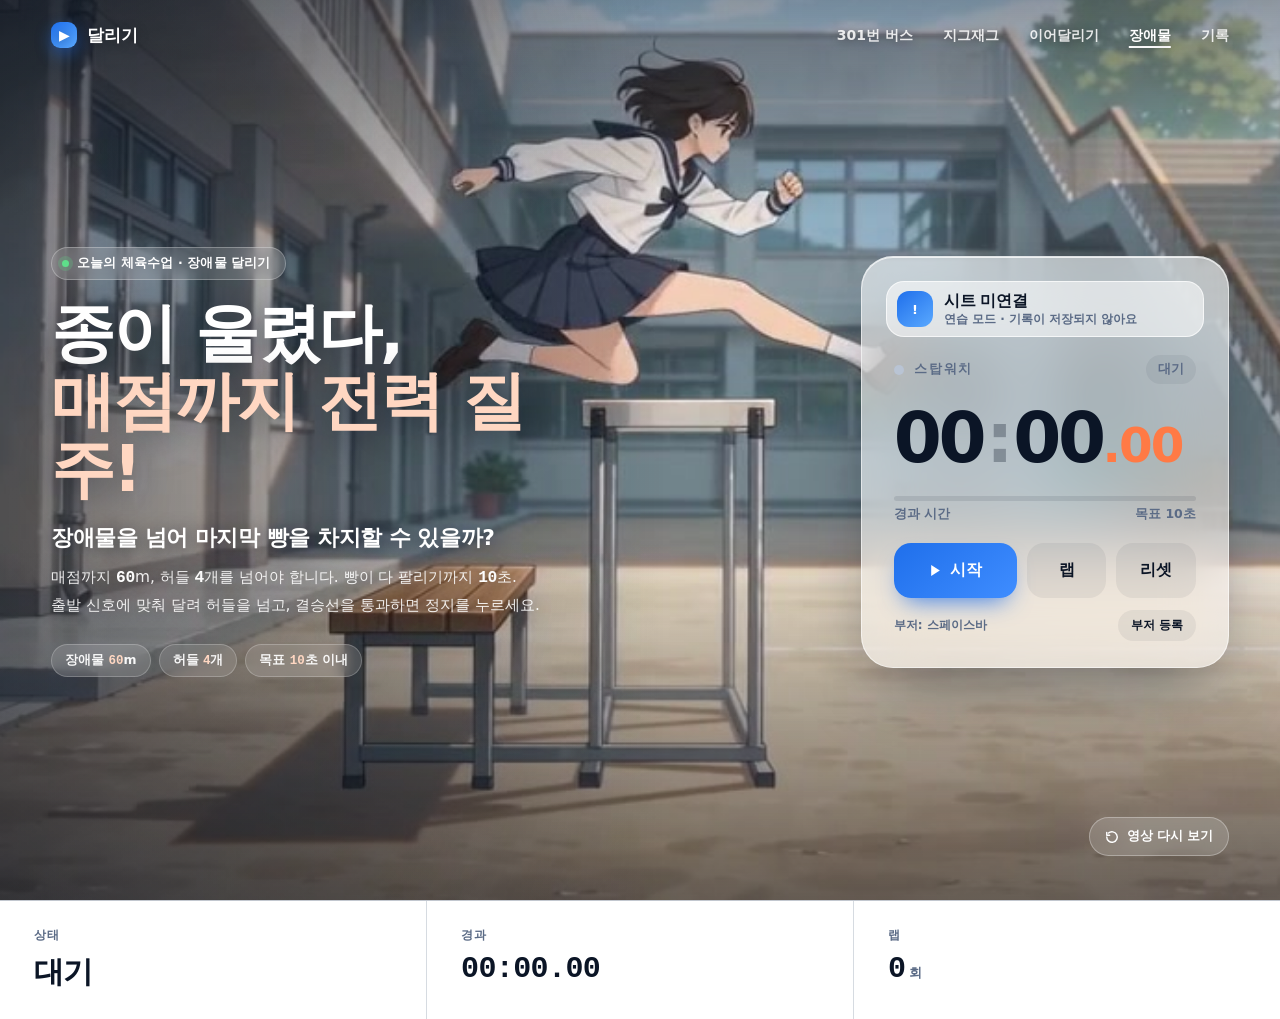
==== commit 30df19af: "Connect a student Google Sheet: name + birthdate login, auto-saved records Students log in with thei" ====
--- a/bread.html
+++ b/bread.html
@@ -378,6 +378,7 @@
     opacity:1 !important; transform:none !important; filter:none !important; pointer-events:auto !important;
   }
 </style></noscript>
+<link rel="stylesheet" href="student.css">
 </head>
 <body>
 
@@ -486,6 +487,8 @@
   <div class="stat"><b>랩</b><strong id="sLaps">0<em>회</em></strong></div>
 </section>
 
+<script src="sheet-config.js"></script>
+<script src="student.js"></script>
 <script>
 (() => {
   const hero   = document.getElementById('hero');
@@ -609,6 +612,11 @@
     overEl.textContent  = ((base - TARGET_MS) / 1000).toFixed(2);
     underEl.textContent = ((TARGET_MS - base) / 1000).toFixed(2);
     document.body.classList.add(kind === 'ok' ? 'is-success' : 'is-failed');
+    // student.js 가 받아서 로그인한 학생의 기록으로 시트에 저장
+    document.dispatchEvent(new CustomEvent('run:finish', { detail: {
+      course: (document.querySelector('.nav a[aria-current]') || {}).textContent,
+      ms: base, target: TARGET_MS, result: kind, laps: laps.map(l => l.split)
+    } }));
     const v = kind === 'ok' ? okClip : failClip;   // a course may have no result clip
     if (!v) return;
     v.currentTime = 0;
@@ -654,8 +662,12 @@
     sync();
   }
 
+  // 학생 로그인 전에는 측정하지 않음 (student.js)
+  const canRun = () => !window.RunStudent || window.RunStudent.canRun();
+
   toggle.addEventListener('click', () => {
     if (result) { resetAll(); return; }        // "다시 도전"
+    if (!canRun()) return;
     running ? finish() : start();
   });
 
@@ -691,6 +703,7 @@
   });
 
   resetBtn.addEventListener('click', resetAll);
+  document.addEventListener('student:change', resetAll);   // 다음 학생은 새 타이머로
 
   /* ================= BUZZER ================= */
   // Space always works. A USB buzzer that sends some other key (or acts as a
@@ -738,6 +751,7 @@
   // 시작 → 정지 → 다시 도전, the same as pressing the main button
   function press(){
     if (!revealed) return;                    // intro still playing: ignore
+    if (!result && !canRun()) return;         // not logged in yet
     if (result) resetAll(); else running ? finish() : start();
   }
 
--- a/student.css
+++ b/student.css
@@ -0,0 +1,130 @@
+/* 학생 로그인 · 저장 상태 · 나의 기록 (student.js 가 만드는 화면) */
+
+/* ---------- 로그인 창 ---------- */
+.gate{
+  position:fixed; inset:0; z-index:50;
+  display:grid; place-items:center; padding:20px 16px;
+  background:rgba(6,14,28,.52);
+  backdrop-filter:blur(14px) saturate(1.2); -webkit-backdrop-filter:blur(14px) saturate(1.2);
+  opacity:0; visibility:hidden; pointer-events:none;
+  transition:opacity .45s ease, visibility 0s linear .45s;
+}
+.gate.is-open{opacity:1; visibility:visible; pointer-events:auto; transition:opacity .45s ease}
+.gate__card{
+  width:min(400px,100%);
+  padding:32px 30px 26px; border-radius:30px;
+  background:rgba(255,255,255,.9);
+  border:1px solid rgba(255,255,255,.7);
+  box-shadow:0 40px 80px -24px rgba(4,10,20,.7), inset 0 1px 0 #fff;
+  transform:translateY(14px) scale(.97);
+  transition:transform .5s cubic-bezier(.16,1,.3,1);
+}
+.gate.is-open .gate__card{transform:none}
+.gate__tag{
+  display:inline-block; padding:6px 12px; border-radius:999px;
+  background:rgba(31,111,235,.1); color:var(--accent);
+  font-size:12px; font-weight:800; letter-spacing:.02em;
+}
+.gate__title{margin:14px 0 0; font-size:28px; font-weight:800; letter-spacing:-.035em; color:var(--ink)}
+.gate__sub{margin:8px 0 22px; font-size:14px; line-height:1.6; font-weight:600; color:var(--ink-soft)}
+.gate__field{display:block; margin-bottom:12px}
+.gate__field span{display:block; margin:0 0 6px 4px; font-size:12.5px; font-weight:800; color:var(--ink-soft)}
+.gate__field input{
+  width:100%; font:inherit; font-size:17px; font-weight:700; color:var(--ink);
+  padding:15px 16px; border-radius:15px;
+  border:1.5px solid rgba(11,21,38,.12); background:#fff;
+  outline:none; transition:border-color .2s, box-shadow .2s;
+}
+.gate__field input::placeholder{color:#a3aec0; font-weight:600; font-size:15px}
+.gate__field input:focus{border-color:var(--accent); box-shadow:0 0 0 4px rgba(31,111,235,.15)}
+.gate__err{min-height:20px; margin:2px 4px 10px; font-size:13px; font-weight:700; line-height:1.5; color:#dc2626}
+.gate__btn{
+  width:100%; padding:17px; border-radius:17px; font-size:16.5px;
+  color:#fff; background:linear-gradient(140deg,#1f6feb,#3f8dff);
+  box-shadow:0 14px 28px -12px rgba(31,111,235,.9);
+}
+.gate__btn:disabled{opacity:.7; cursor:progress}
+.gate__alt{
+  width:100%; margin-top:10px; padding:13px; border-radius:15px; font-size:14px;
+  color:var(--ink); background:rgba(11,21,38,.06);
+}
+.gate__alt[hidden]{display:none}
+
+/* ---------- 스톱워치 카드: 측정 중인 학생 ---------- */
+.who{
+  display:flex; align-items:center; gap:11px;
+  margin:-8px -8px 18px; padding:9px 9px 9px 10px; border-radius:18px;
+  background:rgba(255,255,255,.55); border:1px solid rgba(255,255,255,.7);
+}
+.who[hidden]{display:none}
+.who__ava{
+  flex:none; width:36px; height:36px; border-radius:12px; display:grid; place-items:center;
+  background:linear-gradient(140deg,var(--accent),#5aa9ff); color:#fff;
+  font-size:13px; font-weight:800; letter-spacing:-.04em;
+}
+.who__text{flex:1; min-width:0; display:grid; line-height:1.25}
+.who__text b{font-size:15.5px; font-weight:800; letter-spacing:-.02em; color:var(--ink); white-space:nowrap; overflow:hidden; text-overflow:ellipsis}
+.who__text small{font-size:12px; font-weight:700; color:var(--ink-soft); white-space:nowrap; overflow:hidden; text-overflow:ellipsis}
+.who button{flex:none; font-size:12.5px; padding:9px 13px; border-radius:12px; background:rgba(11,21,38,.07); color:var(--ink)}
+.who button:hover{background:rgba(11,21,38,.12)}
+.who button[hidden]{display:none}
+
+/* ---------- 저장 상태 ---------- */
+.save{
+  display:flex; align-items:center; justify-content:space-between; gap:10px;
+  margin-top:10px; font-size:12px; font-weight:700; color:var(--ink-soft); line-height:1.45;
+}
+.save[data-kind="off"]{display:none}
+.save[data-kind="busy"]{color:var(--accent)}
+.save[data-kind="ok"]{color:#0b7a3d}
+.save[data-kind="wait"],.save[data-kind="error"]{color:#b91c1c}
+.save button{flex:none; font-size:12px; font-weight:800; padding:7px 13px; border-radius:999px; background:#dc2626; color:#fff}
+.save button[hidden]{display:none}
+
+/* ---------- 나의 기록 ---------- */
+.mine{
+  background:#fff; border-top:1px solid var(--line);
+  padding:34px clamp(16px,4vw,54px) 44px;
+}
+.mine[hidden]{display:none}
+.mine__head{display:flex; align-items:flex-end; justify-content:space-between; gap:16px; flex-wrap:wrap}
+.mine__head b{display:block; font-size:12px; font-weight:800; letter-spacing:.12em; color:var(--ink-soft)}
+.mine__head h2{margin:6px 0 0; font-size:clamp(22px,2.4vw,28px); font-weight:800; letter-spacing:-.03em}
+.mine__head > span{font-size:13px; font-weight:700; color:var(--ink-soft)}
+.mine__best{display:grid; grid-template-columns:repeat(4,minmax(0,1fr)); gap:12px; margin-top:20px}
+.mine__tile{
+  display:grid; gap:4px; padding:18px 18px 16px; border-radius:20px;
+  background:#f3f6fb; border:1.5px solid transparent; color:var(--ink); text-decoration:none;
+  transition:border-color .2s, transform .2s;
+}
+a.mine__tile:hover{border-color:rgba(31,111,235,.35); transform:translateY(-2px)}
+.mine__tile.is-here{border-color:var(--accent); background:#eef4ff}
+.mine__tile span{font-size:13px; font-weight:800; color:var(--ink-soft)}
+.mine__tile strong{font-family:var(--mono); font-size:clamp(22px,2.3vw,28px); font-weight:700; letter-spacing:-.03em}
+.mine__tile strong em{font-style:normal; font-family:var(--font); font-size:13px; font-weight:700; color:var(--ink-soft); margin-left:3px}
+.mine__tile small{font-size:12px; font-weight:700; color:var(--ink-soft)}
+.mine__tile.is-ok strong{color:#0b7a3d}
+.mine__tile.is-fail strong{color:#c2410c}
+.mine__tile.is-empty strong{color:#b9c4d4}
+.mine__sub{margin:28px 0 10px; font-size:12px; font-weight:800; letter-spacing:.12em; color:var(--ink-soft)}
+.mine__recent{margin:0; padding:0; list-style:none; display:grid; gap:7px}
+.mine__recent li{
+  display:grid; grid-template-columns:92px minmax(0,1fr) auto 44px; align-items:center; gap:12px;
+  padding:11px 15px; border-radius:14px; background:#f6f8fb; font-size:14px; font-weight:700;
+}
+.mine__when{font-family:var(--mono); font-size:12.5px; color:var(--ink-soft)}
+.mine__course{white-space:nowrap; overflow:hidden; text-overflow:ellipsis}
+.mine__recent b{font-family:var(--mono); font-weight:700}
+.mine__recent i{font-style:normal; font-size:12px; font-weight:800; text-align:center; padding:4px 0; border-radius:999px; background:rgba(11,21,38,.06); color:var(--ink-soft)}
+.mine__recent i.ok{background:rgba(18,161,80,.13); color:#0b7a3d}
+.mine__recent i.fail{background:rgba(220,38,38,.11); color:#b91c1c}
+.mine__recent li.mine__none{display:block; color:var(--ink-soft); text-align:center}
+
+@media (max-width:820px){
+  .mine__best{grid-template-columns:repeat(2,minmax(0,1fr))}
+}
+@media (max-width:480px){
+  .gate__card{padding:28px 22px 22px; border-radius:26px}
+  .mine__recent li{grid-template-columns:minmax(0,1fr) auto 40px; gap:8px}
+  .mine__when{grid-column:1 / -1; margin-bottom:-4px}
+}
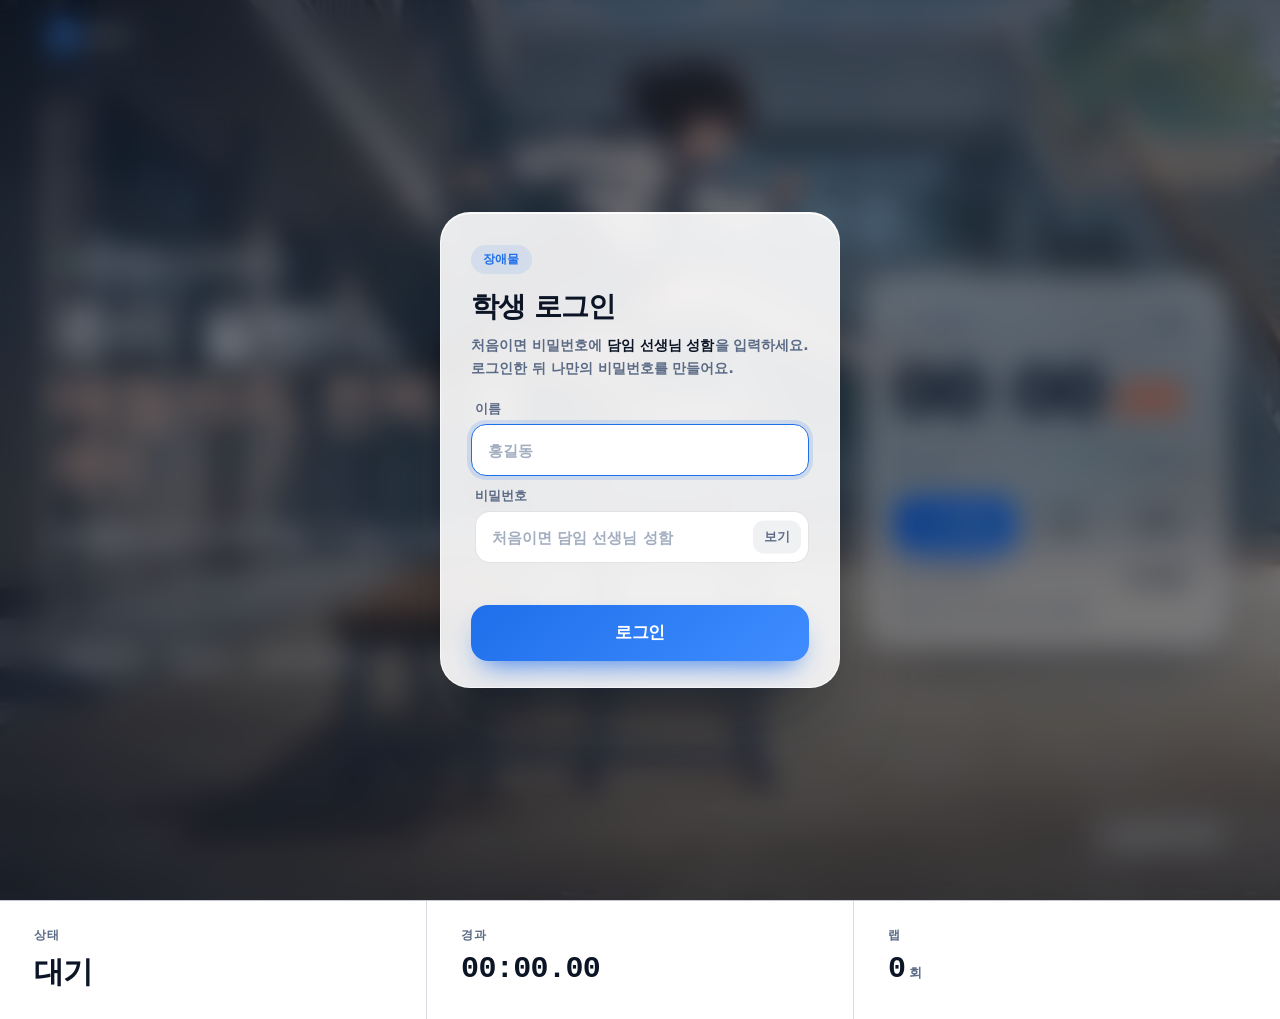
==== commit dc82b3d6: "Add a button to skip the intro video While the intro clip plays, a '영상 건너뛰기' button sits where the r" ====
--- a/bread.html
+++ b/bread.html
@@ -334,6 +334,22 @@
   body.is-revealed .replay{opacity:1; transform:none; pointer-events:auto; transition-delay:.9s}
   .replay svg{width:14px; height:14px}
 
+  /* skip the intro clip: shown only while it plays, where the replay button will appear */
+  .skip{
+    position:fixed; z-index:5;   /* fixed: on phones the hero is taller than the screen */ right:clamp(18px,4vw,54px); bottom:clamp(18px,4vw,44px);
+    display:inline-flex; align-items:center; gap:8px;
+    padding:12px 18px; border-radius:999px; cursor:pointer;
+    background:rgba(6,14,28,.55); border:1px solid rgba(255,255,255,.35);
+    color:#fff; font-family:inherit; font-size:14px; font-weight:800;
+    box-shadow:0 10px 26px -12px rgba(0,0,0,.6);
+    backdrop-filter:blur(12px); -webkit-backdrop-filter:blur(12px);
+    opacity:0; transform:translateY(10px); pointer-events:none;
+    transition:opacity .5s ease, transform .5s ease, background .2s ease;
+  }
+  .skip:hover{background:rgba(6,14,28,.72)}
+  .hero.is-playing .skip{opacity:1; transform:none; pointer-events:auto; transition-delay:.6s}
+  .skip svg{width:15px; height:15px}
+
   /* ---------- NEXT SECTION ---------- */
   .stats{
     position:relative; z-index:2;
@@ -475,6 +491,10 @@
     </div>
   </div>
 
+  <button class="skip" id="skip" type="button" aria-label="영상 건너뛰고 바로 시작">
+    영상 건너뛰기
+    <svg viewBox="0 0 24 24" fill="currentColor" aria-hidden="true"><path d="M4 5l8 7-8 7zM12 5l8 7-8 7z"/></svg>
+  </button>
   <button class="replay" id="replay" type="button" aria-label="인트로 영상 다시 재생">
     <svg viewBox="0 0 24 24" fill="none" stroke="currentColor" stroke-width="2.4" stroke-linecap="round" stroke-linejoin="round" aria-hidden="true"><path d="M3 12a9 9 0 1 0 3-6.7"/><path d="M3 4v5h5"/></svg>
     영상 다시 보기
@@ -563,6 +583,8 @@
 
   clip.muted = true;            // autoplay-safe
   replay.addEventListener('click', startClip);
+  // "영상 건너뛰기": stop the intro and go straight to the timer
+  document.getElementById('skip').addEventListener('click', () => { clip.pause(); reveal(); });
 
   /* ================= STOPWATCH ================= */
   const TARGET_MS = (parseFloat(document.querySelector('[data-t]').textContent) || 30) * 1000;
--- a/student.css
+++ b/student.css
@@ -37,6 +37,19 @@
 }
 .gate__field input::placeholder{color:#a3aec0; font-weight:600; font-size:15px}
 .gate__field input:focus{border-color:var(--accent); box-shadow:0 0 0 4px rgba(31,111,235,.15)}
+.gate__card[hidden]{display:none}
+.gate__sub b{color:var(--ink)}
+.gate__pw{position:relative; display:block}
+.gate__pw input{padding-right:78px}
+/* 아이폰 비밀번호 칸은 한글 입력이 안 돼서 글자 칸을 점으로 가린다 */
+.gate__field input.is-masked{-webkit-text-security:disc; text-security:disc}
+.gate__field input.is-masked::placeholder{-webkit-text-security:none}
+.gate__eye{
+  position:absolute; right:8px; top:50%; transform:translateY(-50%);
+  padding:8px 11px; border-radius:11px; font-size:12.5px;
+  background:rgba(11,21,38,.06); color:var(--ink-soft);
+}
+.gate__eye:active{transform:translateY(-50%) scale(.97)}
 .gate__err{min-height:20px; margin:2px 4px 10px; font-size:13px; font-weight:700; line-height:1.5; color:#dc2626}
 .gate__btn{
   width:100%; padding:17px; border-radius:17px; font-size:16.5px;
@@ -68,6 +81,36 @@
 .who button{flex:none; font-size:12.5px; padding:9px 13px; border-radius:12px; background:rgba(11,21,38,.07); color:var(--ink)}
 .who button:hover{background:rgba(11,21,38,.12)}
 .who button[hidden]{display:none}
+
+/* ---------- 이 기기(크롬북)에 로그인한 학생들: 이름 버튼 ---------- */
+.crew{margin:-6px 0 18px}
+.crew[hidden]{display:none}
+.crew__head{display:flex; align-items:center; justify-content:space-between; gap:10px; margin-bottom:8px}
+.crew__rec{display:inline-flex; align-items:center; gap:7px; font-size:12px; font-weight:800; color:var(--ink-soft); line-height:1.35}
+.crew__rec::before{content:""; flex:none; width:8px; height:8px; border-radius:50%; background:#b9c4d4}
+.crew__rec.is-on{color:#0b7a3d}
+.crew__rec.is-on::before{background:#12a150; box-shadow:0 0 0 4px rgba(18,161,80,.18); animation:pulse 1.6s infinite}
+.crew__rec.is-off{color:#9a5b00}
+.crew__rec.is-off::before{background:#f59e0b}
+.crew__head button{flex:none; font-size:12px; padding:6px 11px; border-radius:999px; background:rgba(11,21,38,.06); color:var(--ink-soft)}
+.crew.is-editing .crew__head button{background:var(--ink); color:#fff}
+.crew__chips{display:flex; flex-wrap:wrap; gap:7px}
+.chip{
+  font-size:15px; font-weight:800; letter-spacing:-.02em;
+  padding:11px 15px; border-radius:14px; gap:6px;
+  background:rgba(255,255,255,.62); color:var(--ink);
+  border:1.5px solid rgba(11,21,38,.10);
+}
+.chip:hover{background:#fff}
+.chip.is-on{background:var(--accent); color:#fff; border-color:transparent; box-shadow:0 10px 20px -10px rgba(31,111,235,.9)}
+.chip small{font-size:11.5px; font-weight:700; opacity:.7}
+.chip i{font-style:normal; display:grid; place-items:center; width:20px; height:20px; border-radius:50%; background:#dc2626; color:#fff; font-size:13px; line-height:1}
+.crew.is-editing .chip{border-style:dashed}
+.crew__note{margin:8px 0 0; min-height:0; font-size:12.5px; font-weight:700; color:#b45309}
+.crew__note:empty{display:none}
+.save[data-kind="closed"]{color:#9a5b00}
+.crew__today{margin:10px 0 0; padding:9px 12px; border-radius:12px; background:rgba(18,161,80,.10); color:#0b5f30; font-size:13px; font-weight:700; line-height:1.45}
+.crew__today b{font-weight:800; font-family:var(--mono); letter-spacing:-.02em}
 
 /* ---------- 저장 상태 ---------- */
 .save{
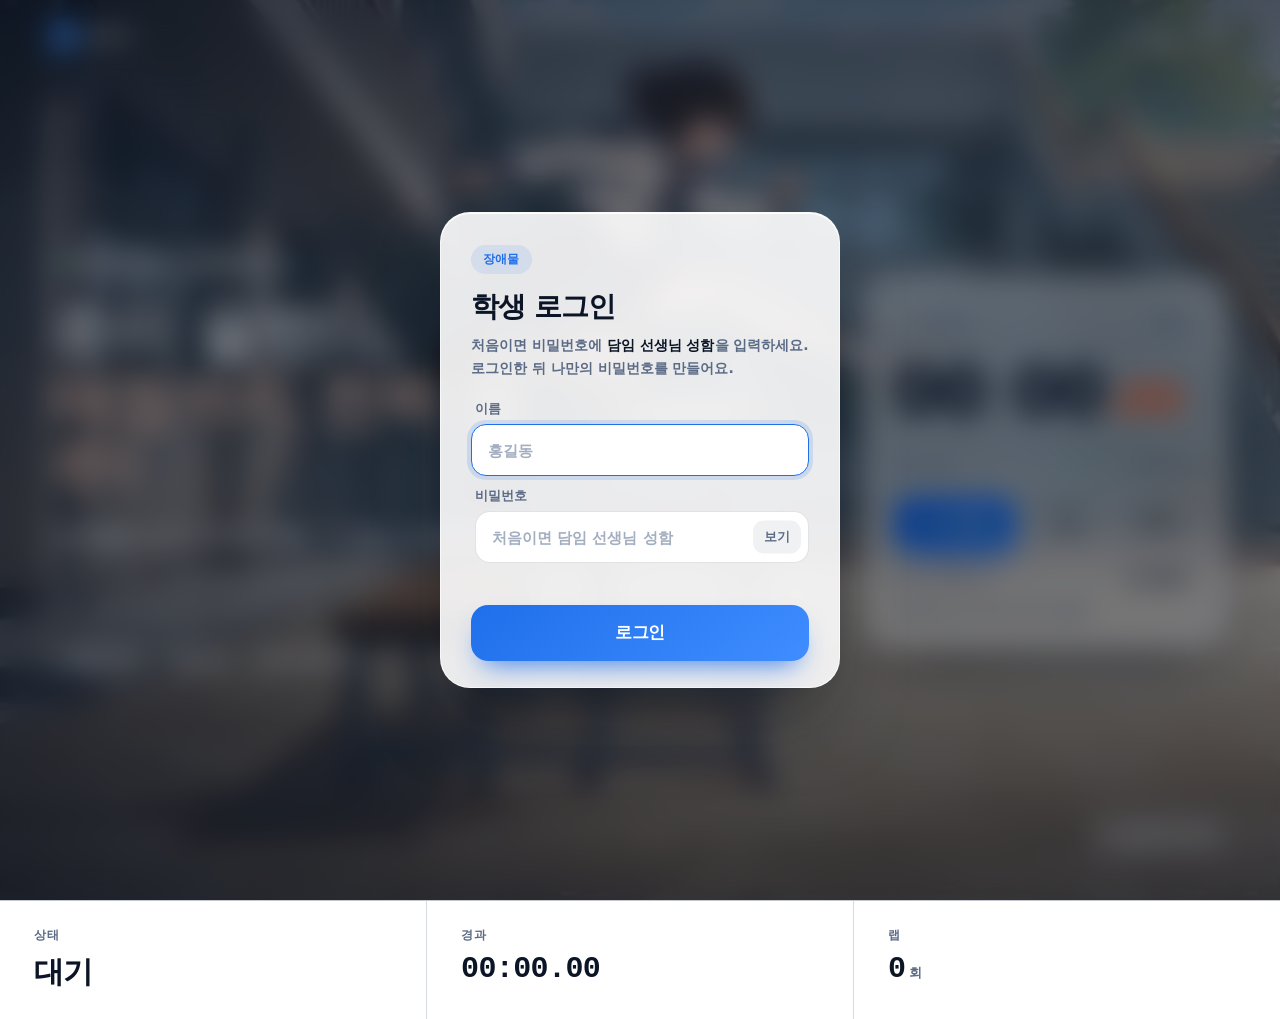
==== commit c4ab09d2: "Score the obstacle run in points and judge success by the 60-point time The record grade is now poin" ====
--- a/bread.html
+++ b/bread.html
@@ -431,11 +431,11 @@
         <span class="eyebrow"><s></s>오늘의 체육수업 · 장애물 달리기</span>
         <h1>종이 울렸다,<br><em>매점까지 전력 질주!</em></h1>
         <p class="ask">장애물을 넘어 마지막 빵을 차지할 수 있을까?</p>
-        <p class="lede">매점까지 <b data-d>60</b>m, 허들 <b>4</b>개를 넘어야 합니다. 빵이 다 팔리기까지 <b data-t>10</b>초.<br>출발 신호에 맞춰 달려 허들을 넘고, 결승선을 통과하면 정지를 누르세요.</p>
+        <p class="lede">매점까지 <b data-d>40</b>m, 허들 <b>4</b>개를 넘어야 합니다. 빵이 다 팔리기까지 <b data-t>10</b>초.<br>출발 신호에 맞춰 달려 허들을 넘고, 결승선을 통과하면 정지를 누르세요.</p>
         <div class="chips">
-          <span>장애물 <b data-d>60</b>m</span>
+          <span>장애물 <b data-d>40</b>m</span>
           <span>허들 <b>4</b>개</span>
-          <span>목표 <b data-t>10</b>초 이내</span>
+          <span>목표 <b data-t>10</b>초 미만</span>
         </div>
       </div>
 
@@ -587,7 +587,16 @@
   document.getElementById('skip').addEventListener('click', () => { clip.pause(); reveal(); });
 
   /* ================= STOPWATCH ================= */
-  const TARGET_MS = (parseFloat(document.querySelector('[data-t]').textContent) || 30) * 1000;
+  let TARGET_MS = (parseFloat(document.querySelector('[data-t]').textContent) || 30) * 1000;
+  const fmtSec = n => String(Math.round(n * 100) / 100);
+  // 성공 기준을 학생에 맞게 바꾸기 (student.js: 평가 코스면 그 학생의 60점 기준, 남 7초 · 여 9초)
+  document.addEventListener('run:target', e => {
+    const sec = e.detail && Number(e.detail.sec);
+    if (!(sec > 0) || sec * 1000 === TARGET_MS || running) return;
+    TARGET_MS = sec * 1000;
+    document.querySelectorAll('[data-t]').forEach(el => { el.textContent = fmtSec(sec); });
+    paint();
+  });
   let running = false, result = '', base = 0, mark = 0, raf = 0, laps = [];
 
   const pad = (n, w = 2) => String(n).padStart(w, '0');
@@ -624,7 +633,7 @@
   // "정지" pressed: judge the run only now — within the target is a success, past it a fail
   function finish(){
     stop();
-    showResult(base > TARGET_MS ? 'fail' : 'ok');
+    showResult(Math.floor(base / 10) * 10 < TARGET_MS ? 'ok' : 'fail');   // 목표 시간 '미만'이면 성공 (화면에 보이는 1/100초 기준)
   }
 
   function showResult(kind){
